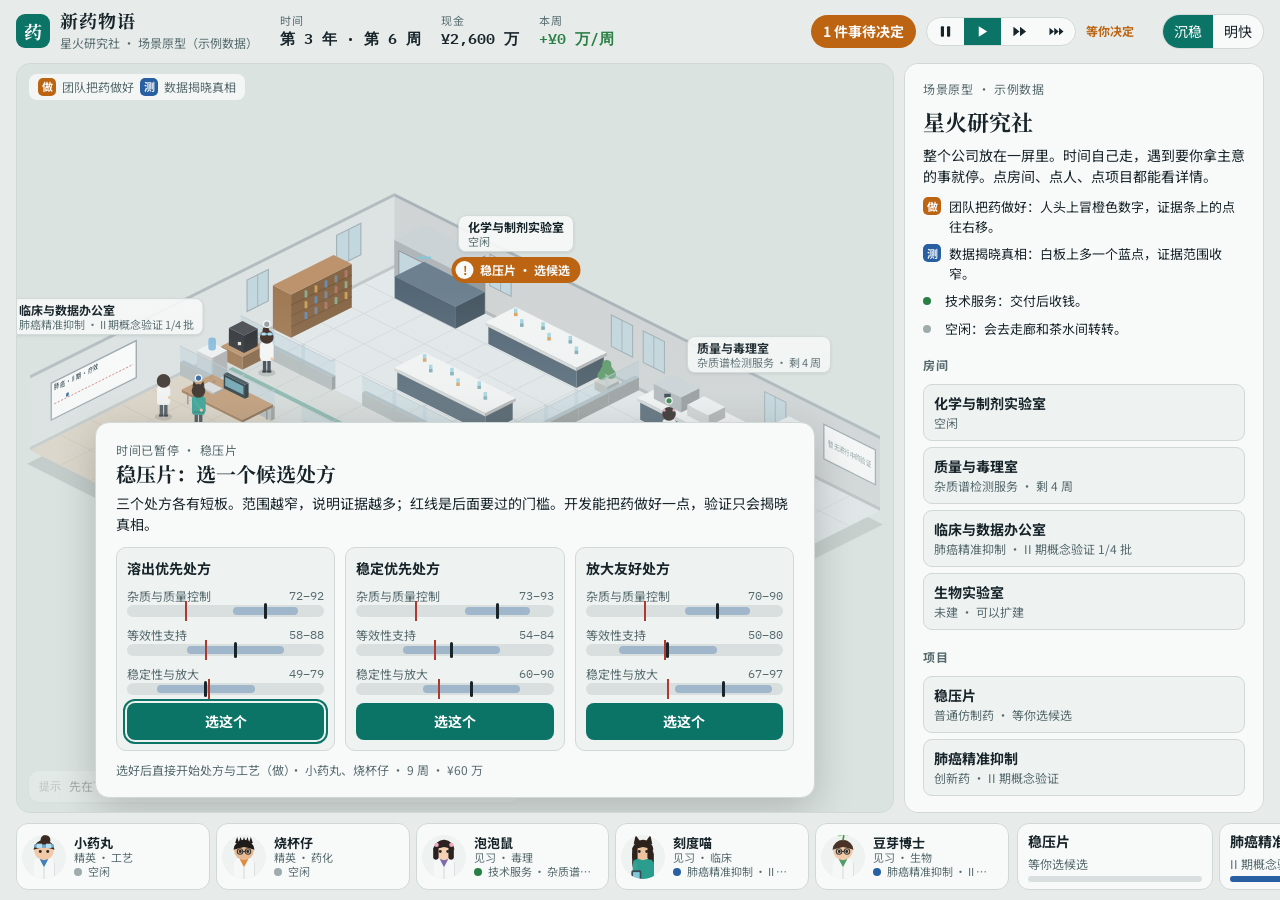
==== design/ui-claude/index.html @ aa9924cf "2.5D 对照方案「一屏研究所」和 v0.7 评估 - design/ui-claude：可交互原型。整个研究所一屏可见，画面全部由代码绘制，   人物只有走、干活、闲着三种状态；时间持续流动，遇到决" ====
<!doctype html>
<html lang="zh-CN">
<head>
<meta charset="utf-8">
<meta name="viewport" content="width=device-width, initial-scale=1, viewport-fit=cover">
<title>新药物语场景原型</title>
<meta name="claude:viewport-fit-sides" content="cover">
<link rel="preconnect" href="https://fonts.googleapis.com">
<link rel="preconnect" href="https://fonts.gstatic.com" crossorigin>
<link rel="stylesheet" href="https://fonts.googleapis.com/css2?family=IBM+Plex+Mono:wght@500;600&family=Noto+Sans+SC:wght@400;500;700&family=Noto+Serif+SC:wght@600;700&display=swap">
<link rel="stylesheet" href="style.css">
</head>
<body>
<div class="app">
  <header class="topbar">
    <div class="brand">
      <span class="brand-mark" aria-hidden="true">药</span>
      <div class="brand-text"><strong>新药物语</strong><small>星火研究社 · 场景原型（示例数据）</small></div>
    </div>
    <dl class="stats">
      <div><dt>时间</dt><dd id="date">第 3 年 · 第 6 周</dd></div>
      <div><dt>现金</dt><dd id="cash">¥2,600 万</dd></div>
      <div><dt>本周</dt><dd id="flow">¥0 万/周</dd></div>
    </dl>
    <div class="controls">
      <button class="pending" id="pending" type="button" hidden>1 件事待决定</button>
      <div class="clock" role="group" aria-label="时间速度">
        <button type="button" data-speed="0" aria-pressed="false" title="暂停（空格）"><svg viewBox="0 0 16 16" aria-hidden="true"><rect x="3" y="2.5" width="3.4" height="11" rx="1"/><rect x="9.6" y="2.5" width="3.4" height="11" rx="1"/></svg><span class="sr">暂停</span></button>
        <button type="button" data-speed="1" aria-pressed="true" title="1×（按 1）"><svg viewBox="0 0 16 16" aria-hidden="true"><path d="M4 2.5v11l9-5.5z"/></svg><span class="sr">一倍速</span></button>
        <button type="button" data-speed="2" aria-pressed="false" title="2×（按 2）"><svg viewBox="0 0 16 16" aria-hidden="true"><path d="M1.5 3v10l6.5-5zM8.5 3v10l6.5-5z"/></svg><span class="sr">两倍速</span></button>
        <button type="button" data-speed="4" aria-pressed="false" title="4×（按 3）"><svg viewBox="0 0 16 16" aria-hidden="true"><path d="M0.5 4v8l4.8-4zM5.6 4v8l4.8-4zM10.7 4v8l4.8-4z"/></svg><span class="sr">四倍速</span></button>
      </div>
      <span class="clock-state" id="clock-state" data-state="running">运行中</span>
      <div class="style-switch" role="group" aria-label="画风">
        <button type="button" data-style="calm" aria-pressed="true">沉稳</button>
        <button type="button" data-style="bright" aria-pressed="false">明快</button>
      </div>
    </div>
  </header>

  <main class="stage">
    <section class="scene" aria-label="研究所场景，可以点房间和人物">
      <canvas id="canvas"></canvas>
      <div class="scene-labels" id="labels"></div>
      <p class="scene-legend"><span class="kind" data-kind="make">做</span>团队把药做好 <span class="kind" data-kind="test">测</span>数据揭晓真相</p>
      <ol class="ticker" id="ticker" aria-label="最近发生的事"></ol>
      <div class="notice" id="notice" role="status" hidden></div>
      <div class="modal" id="modal" hidden></div>
    </section>
    <aside class="panel" id="panel" aria-live="polite"></aside>
  </main>

  <footer class="dock">
    <div class="people" id="people" aria-label="伙伴"></div>
    <div class="projects" id="projects" aria-label="项目"></div>
  </footer>
</div>
<script src="scene.js"></script>
<script src="sim.js"></script>
<script src="ui.js"></script>
</body>
</html>
---- design/ui-claude/style.css ----
/* Layout: 游戏界面。细顶栏放时间、现金和调速；场景是主角，右边是需要认真读的面板；底部三栏放伙伴、项目和最近发生的事。
   颜色只有一个强调色（青绿），另外两种颜色有固定含义：橙色 = 做（团队把药做好），蓝色 = 测（数据揭晓真相）。 */
:root {
  --bg: #e7ecea;
  --surface: #f8faf9;
  --surface-2: #eef2f1;
  --ink: #17242a;
  --muted: #566a6e;
  --line: #d0d9d7;
  --accent: #0c7466;
  --accent-ink: #ffffff;
  --make: #bd6413;
  --test: #285fa2;
  --good: #2a8044;
  --bad: #ad392f;
  --scene: #dbe3e0;
  --font-display: "Noto Serif SC", "Songti SC", "STSong", serif;
  --font-body: "Noto Sans SC", "PingFang SC", "Hiragino Sans GB", "Microsoft YaHei", sans-serif;
  --font-num: "IBM Plex Mono", ui-monospace, SFMono-Regular, Menlo, monospace;
}
@media (prefers-color-scheme: dark) {
  :root:not([data-theme="light"]) {
    --bg: #0e1415;
    --surface: #152022;
    --surface-2: #1b2729;
    --ink: #e0e9e6;
    --muted: #93a6a2;
    --line: #27393b;
    --accent: #37b29e;
    --accent-ink: #052019;
    --make: #e79a4d;
    --test: #6fa7e6;
    --good: #5cb876;
    --bad: #e2695c;
    --scene: #0a1011;
    color-scheme: dark;
  }
}
:root[data-theme="dark"] {
  --bg: #0e1415;
  --surface: #152022;
  --surface-2: #1b2729;
  --ink: #e0e9e6;
  --muted: #93a6a2;
  --line: #27393b;
  --accent: #37b29e;
  --accent-ink: #052019;
  --make: #e79a4d;
  --test: #6fa7e6;
  --good: #5cb876;
  --bad: #e2695c;
  --scene: #0a1011;
  color-scheme: dark;
}

html,
body {
  height: 100%;
}
body {
  margin: 0;
  background: var(--bg);
  color: var(--ink);
  font-family: var(--font-body);
  font-size: 14px;
  line-height: 1.5;
}
[hidden] {
  display: none !important;
}
.sr {
  position: absolute;
  width: 1px;
  height: 1px;
  overflow: hidden;
  clip: rect(0 0 0 0);
  white-space: nowrap;
}
:focus-visible {
  outline: 2px solid var(--accent);
  outline-offset: 2px;
}
button {
  font: inherit;
  color: inherit;
}
button:disabled {
  opacity: 0.45;
  cursor: not-allowed;
}

.app {
  box-sizing: border-box;
  height: 100%;
  min-height: 640px;
  display: grid;
  grid-template-rows: auto minmax(0, 1fr) auto;
  gap: 10px;
  padding-block: 10px;
  padding-left: max(16px, env(safe-area-inset-left, 0px));
  padding-right: max(16px, env(safe-area-inset-right, 0px));
}

/* ---------- 顶栏 ---------- */
.topbar {
  display: flex;
  align-items: center;
  gap: 12px 22px;
  flex-wrap: wrap;
}
.brand {
  display: flex;
  align-items: center;
  gap: 10px;
}
.brand-mark {
  width: 34px;
  height: 34px;
  border-radius: 9px;
  background: var(--accent);
  color: var(--accent-ink);
  display: grid;
  place-items: center;
  font-family: var(--font-display);
  font-weight: 700;
  font-size: 18px;
}
.brand-text strong {
  display: block;
  font-family: var(--font-display);
  font-size: 18px;
  letter-spacing: 0.05em;
  line-height: 1.2;
}
.brand-text small {
  color: var(--muted);
  font-size: 12px;
}
.stats {
  display: flex;
  gap: 20px;
  margin: 0;
}
.stats div {
  display: grid;
}
.stats dt {
  color: var(--muted);
  font-size: 11px;
  letter-spacing: 0.1em;
}
.stats dd {
  margin: 0;
  font-family: var(--font-num);
  font-weight: 600;
  font-size: 15px;
  font-variant-numeric: tabular-nums;
  white-space: nowrap;
}
#flow[data-sign="up"] {
  color: var(--good);
}
#flow[data-sign="down"] {
  color: var(--bad);
}
.controls {
  margin-left: auto;
  display: flex;
  align-items: center;
  gap: 10px;
  flex-wrap: wrap;
}
.clock,
.style-switch {
  display: inline-flex;
  border: 1px solid var(--line);
  border-radius: 999px;
  overflow: hidden;
  background: var(--surface);
}
.clock button,
.style-switch button {
  border: 0;
  background: transparent;
  padding: 6px 11px;
  cursor: pointer;
}
.clock svg {
  width: 15px;
  height: 15px;
  fill: currentColor;
  display: block;
}
.clock button[aria-pressed="true"],
.style-switch button[aria-pressed="true"] {
  background: var(--accent);
  color: var(--accent-ink);
}
.clock-state {
  min-width: 5.5em;
  font-size: 12px;
  color: var(--muted);
}
.clock-state[data-state="blocked"] {
  color: var(--make);
  font-weight: 700;
}
.pending {
  border: 0;
  border-radius: 999px;
  padding: 6px 12px;
  background: var(--make);
  color: var(--surface);
  font-weight: 700;
  cursor: pointer;
}

/* ---------- 场景 ---------- */
.stage {
  min-height: 0;
  display: grid;
  grid-template-columns: minmax(0, 1fr) minmax(300px, 360px);
  gap: 10px;
}
.scene {
  position: relative;
  min-height: 0;
  overflow: hidden;
  border: 1px solid var(--line);
  border-radius: 14px;
  background: var(--scene);
}
.scene canvas {
  position: absolute;
  inset: 0;
  width: 100%;
  height: 100%;
  display: block;
  touch-action: manipulation;
}
.scene-labels {
  position: absolute;
  inset: 0;
  pointer-events: none;
}
.scene-labels > * {
  position: absolute;
  left: 0;
  top: 0;
  pointer-events: auto;
}
.room-tag {
  display: grid;
  border: 1px solid var(--line);
  border-radius: 8px;
  padding: 3px 9px;
  background: color-mix(in srgb, var(--surface) 90%, transparent);
  font-size: 12px;
  line-height: 1.3;
  text-align: left;
  white-space: nowrap;
  cursor: pointer;
  box-shadow: 0 1px 3px rgb(0 0 0 / 10%);
}
.room-tag small {
  color: var(--muted);
  font-size: 11px;
}
.room-tag[aria-pressed="true"] {
  border-color: var(--accent);
  box-shadow: 0 0 0 2px color-mix(in srgb, var(--accent) 35%, transparent);
}
.room-tag.lot {
  border-style: dashed;
  border-color: var(--accent);
  color: var(--accent);
}
.bubble {
  display: inline-flex;
  align-items: center;
  gap: 6px;
  border: 0;
  border-radius: 999px;
  padding: 4px 11px 4px 4px;
  background: var(--make);
  color: var(--surface);
  font-size: 12px;
  font-weight: 700;
  white-space: nowrap;
  cursor: pointer;
  animation: call 1.6s ease-in-out infinite;
}
.bubble span {
  width: 18px;
  height: 18px;
  border-radius: 50%;
  display: grid;
  place-items: center;
  background: var(--surface);
  color: var(--make);
}
.bubble.deferred {
  background: var(--muted);
  animation: none;
}
.bubble.deferred span {
  color: var(--muted);
}
@keyframes call {
  50% {
    box-shadow: 0 0 0 6px color-mix(in srgb, var(--make) 22%, transparent);
  }
}
.scene-legend {
  position: absolute;
  left: 12px;
  top: 10px;
  margin: 0;
  display: flex;
  align-items: center;
  gap: 6px;
  padding: 4px 9px;
  border-radius: 8px;
  background: color-mix(in srgb, var(--surface) 85%, transparent);
  color: var(--muted);
  font-size: 12px;
  pointer-events: none;
}
.kind {
  display: inline-grid;
  place-items: center;
  flex: none;
  width: 18px;
  height: 18px;
  border-radius: 5px;
  color: var(--surface);
  font-size: 11px;
  font-weight: 700;
  line-height: 1;
}
.kind[data-kind="make"] {
  background: var(--make);
}
.kind[data-kind="test"] {
  background: var(--test);
}
.notice {
  position: absolute;
  top: 12px;
  left: 50%;
  transform: translateX(-50%);
  padding: 6px 12px;
  border-radius: 8px;
  background: var(--ink);
  color: var(--surface);
  font-size: 13px;
}

/* ---------- 决定卡片 ---------- */
.modal {
  position: absolute;
  inset: 0;
  display: grid;
  place-items: end center;
  padding: 14px;
  background: linear-gradient(to top, color-mix(in srgb, var(--scene) 75%, transparent), transparent 70%);
  overflow: auto;
}
.card {
  box-sizing: border-box;
  width: min(720px, 100%);
  max-height: 100%;
  overflow: auto;
  padding: 18px 20px;
  border: 1px solid var(--line);
  border-radius: 14px;
  background: var(--surface);
  box-shadow: 0 12px 40px rgb(0 0 0 / 20%);
}
.card h3 {
  margin: 2px 0 6px;
  font-family: var(--font-display);
  font-size: 20px;
  line-height: 1.3;
  text-wrap: balance;
}
.card .facts {
  margin-top: 12px;
}
.cands {
  display: grid;
  grid-template-columns: repeat(3, minmax(0, 1fr));
  gap: 10px;
  margin: 12px 0 10px;
}
.cand {
  display: grid;
  gap: 8px;
  align-content: start;
  padding: 10px;
  border: 1px solid var(--line);
  border-radius: 10px;
  background: var(--surface-2);
}
.cand h4 {
  margin: 0;
  font-size: 14px;
}
.actions {
  display: flex;
  flex-wrap: wrap;
  gap: 8px;
  margin-top: 14px;
}
button.primary {
  border: 0;
  border-radius: 8px;
  padding: 8px 14px;
  background: var(--accent);
  color: var(--accent-ink);
  font-weight: 700;
  cursor: pointer;
}
button.ghost {
  border: 1px solid var(--line);
  border-radius: 8px;
  padding: 8px 14px;
  background: transparent;
  cursor: pointer;
}
.field {
  display: grid;
  gap: 4px;
  margin-top: 12px;
  font-size: 13px;
}
.field input {
  padding: 8px 10px;
  border: 1px solid var(--line);
  border-radius: 8px;
  background: var(--surface-2);
  color: var(--ink);
  font: inherit;
}

/* ---------- 右侧面板 ---------- */
.panel {
  min-height: 0;
  overflow: auto;
  border: 1px solid var(--line);
  border-radius: 14px;
  background: var(--surface);
}
.panel-body {
  display: grid;
  gap: 10px;
  align-content: start;
  padding: 16px 18px 22px;
}
.panel h2 {
  margin: 0;
  font-family: var(--font-display);
  font-size: 22px;
  line-height: 1.25;
  text-wrap: balance;
}
.panel h3 {
  margin: 8px 0 0;
  color: var(--muted);
  font-size: 12px;
  font-weight: 700;
  letter-spacing: 0.12em;
}
.eyebrow {
  margin: 0;
  color: var(--muted);
  font-size: 12px;
  letter-spacing: 0.06em;
}
.lede {
  margin: 0;
}
.small {
  margin: 0;
  color: var(--muted);
  font-size: 12px;
}
.back {
  justify-self: start;
  border: 0;
  padding: 0;
  background: none;
  color: var(--accent);
  font-size: 13px;
  cursor: pointer;
}
.legend-list {
  display: grid;
  gap: 8px;
  margin: 0;
  padding: 0;
  list-style: none;
  font-size: 13px;
}
.legend-list li {
  display: flex;
  align-items: flex-start;
  gap: 8px;
}
.legend-list .pip {
  margin-top: 6px;
}
.link-list {
  display: grid;
  gap: 6px;
}
.link-list button {
  display: grid;
  padding: 8px 10px;
  border: 1px solid var(--line);
  border-radius: 9px;
  background: var(--surface-2);
  text-align: left;
  cursor: pointer;
}
.link-list small {
  color: var(--muted);
  font-size: 12px;
}
.facts {
  display: grid;
  gap: 8px;
  margin: 0;
}
.facts div {
  display: grid;
  grid-template-columns: 7em minmax(0, 1fr);
  gap: 10px;
  align-items: baseline;
}
.facts dt {
  color: var(--muted);
  font-size: 12px;
}
.facts dd {
  margin: 0;
}
.meter {
  display: inline-block;
  width: 110px;
  height: 6px;
  margin-right: 8px;
  overflow: hidden;
  border-radius: 3px;
  background: color-mix(in srgb, var(--muted) 18%, transparent);
  vertical-align: middle;
}
.meter i {
  display: block;
  height: 100%;
  background: var(--accent);
}
.num {
  font-family: var(--font-num);
  font-variant-numeric: tabular-nums;
}
.pip {
  display: inline-block;
  flex: none;
  width: 8px;
  height: 8px;
  margin-right: 6px;
  border-radius: 50%;
  background: color-mix(in srgb, var(--muted) 55%, transparent);
  vertical-align: middle;
}
.pip[data-mode="make"] {
  background: var(--make);
}
.pip[data-mode="test"] {
  background: var(--test);
}
.pip[data-mode="service"] {
  background: var(--good);
}
.hero-head {
  display: flex;
  align-items: center;
  gap: 12px;
}
.portrait {
  flex: none;
  width: 44px;
  height: 44px;
  border-radius: 50%;
  background: var(--surface-2);
}
.portrait.big {
  width: 72px;
  height: 72px;
}
.status-line {
  margin: 0;
  color: var(--muted);
  font-size: 13px;
}
.path {
  display: grid;
  gap: 5px;
  margin: 2px 0;
  padding: 0;
  list-style: none;
}
.path li {
  display: flex;
  align-items: center;
  gap: 8px;
  color: var(--muted);
  font-size: 13px;
}
.path li[data-state="done"] {
  color: var(--ink);
}
.path li[data-state="done"]::after {
  content: "完成";
  margin-left: auto;
  color: var(--good);
  font-size: 11px;
}
.path li[data-state="current"] {
  color: var(--ink);
  font-weight: 700;
}
.path li[data-state="current"]::after {
  content: "进行中";
  margin-left: auto;
  color: var(--accent);
  font-size: 11px;
}
.path li[data-state="todo"] .kind {
  opacity: 0.4;
}
.stage-box {
  display: grid;
  gap: 6px;
  padding: 10px 12px;
  border: 1px solid var(--line);
  border-radius: 10px;
  background: var(--surface-2);
}
.stage-title {
  display: flex;
  align-items: center;
  gap: 8px;
}
.stage-title .num {
  margin-left: auto;
  color: var(--muted);
  font-size: 12px;
}
.bar {
  display: block;
  height: 6px;
  overflow: hidden;
  border-radius: 3px;
  background: color-mix(in srgb, var(--muted) 18%, transparent);
}
.bar i {
  display: block;
  height: 100%;
  background: var(--accent);
  transition: width 0.4s;
}
.bar i[data-kind="make"] {
  background: var(--make);
}
.bar i[data-kind="test"] {
  background: var(--test);
}
.chart {
  width: 100%;
  height: auto;
}
.chart .limit {
  stroke: var(--bad);
  stroke-width: 1.2;
  stroke-dasharray: 4 3;
}
.chart .mean {
  stroke: var(--test);
  stroke-width: 1.4;
  opacity: 0.7;
}
.chart .dot {
  fill: var(--test);
}
.chart .axis {
  fill: var(--muted);
  font-family: var(--font-num);
  font-size: 10px;
}
.chart .val {
  fill: var(--ink);
  font-family: var(--font-num);
  font-size: 10px;
}
.ev-list {
  display: grid;
  gap: 9px;
}
.ev-label {
  display: flex;
  justify-content: space-between;
  gap: 8px;
  color: var(--muted);
  font-size: 12px;
}
.ev-track {
  position: relative;
  height: 12px;
  border-radius: 6px;
  background: color-mix(in srgb, var(--muted) 14%, transparent);
}
.ev-band {
  position: absolute;
  top: 2px;
  bottom: 2px;
  border-radius: 4px;
  background: color-mix(in srgb, var(--test) 32%, transparent);
  transition:
    left 0.5s,
    width 0.5s;
}
.ev-mean {
  position: absolute;
  top: -2px;
  bottom: -2px;
  width: 3px;
  margin-left: -1.5px;
  border-radius: 2px;
  background: var(--ink);
  transition: left 0.5s;
}
.ev-limit {
  position: absolute;
  top: -4px;
  bottom: -4px;
  width: 2px;
  margin-left: -1px;
  background: var(--bad);
}
.plain {
  margin: 0;
  padding-left: 18px;
  font-size: 13px;
}
button.link {
  border: 0;
  padding: 0;
  background: none;
  color: var(--accent);
  text-decoration: underline;
  cursor: pointer;
}

/* ---------- 底栏 ---------- */
.dock {
  display: flex;
  gap: 8px;
  min-width: 0;
}
.people {
  display: flex;
  flex: 1 1 0;
  gap: 6px;
  min-width: 0;
  overflow-x: auto;
  scrollbar-width: thin;
}
.person {
  display: flex;
  flex: 1 0 176px;
  align-items: center;
  gap: 8px;
  min-width: 0;
  padding: 5px 10px 5px 5px;
  border: 1px solid var(--line);
  border-radius: 12px;
  background: var(--surface);
  text-align: left;
  cursor: pointer;
}
.person[aria-pressed="true"] {
  border-color: var(--accent);
  box-shadow: inset 0 0 0 1px var(--accent);
}
.person-text {
  display: grid;
  min-width: 0;
  line-height: 1.25;
}
.person-text b {
  font-size: 13px;
}
.person-text small {
  color: var(--muted);
  font-size: 11px;
}
.task {
  display: flex;
  align-items: center;
  min-width: 0;
  color: var(--muted);
  font-size: 11px;
  white-space: nowrap;
}
.task-text {
  overflow: hidden;
  text-overflow: ellipsis;
}
.projects {
  display: flex;
  flex: none;
  gap: 6px;
  min-width: 0;
}
.project-chip {
  display: grid;
  flex: 0 0 196px;
  align-content: center;
  gap: 3px;
  padding: 7px 10px;
  border: 1px solid var(--line);
  border-radius: 12px;
  background: var(--surface);
  text-align: left;
  cursor: pointer;
}
.project-chip[aria-pressed="true"] {
  border-color: var(--accent);
  box-shadow: inset 0 0 0 1px var(--accent);
}
.chip-top {
  display: flex;
  align-items: center;
  justify-content: space-between;
  gap: 6px;
}
.project-chip small {
  color: var(--muted);
  font-size: 12px;
}
.ticker {
  position: absolute;
  left: 12px;
  bottom: 10px;
  display: grid;
  gap: 3px;
  width: min(470px, calc(100% - 24px));
  margin: 0;
  padding: 7px 10px;
  border-radius: 10px;
  background: color-mix(in srgb, var(--surface) 88%, transparent);
  font-size: 12px;
  list-style: none;
  pointer-events: none;
  box-shadow: 0 1px 3px rgb(0 0 0 / 8%);
}
.ticker li {
  display: flex;
  gap: 8px;
  min-width: 0;
  line-height: 1.4;
}
.ticker li span:last-child {
  overflow: hidden;
  text-overflow: ellipsis;
  white-space: nowrap;
}
.ticker li:nth-child(2) {
  opacity: 0.8;
}
.ticker li:nth-child(3) {
  opacity: 0.6;
}
.ticker .wk {
  flex: none;
  padding-top: 1px;
  color: var(--muted);
  font-family: var(--font-num);
  font-size: 11px;
  white-space: nowrap;
}
.ticker li[data-kind="make"] .wk {
  color: var(--make);
}
.ticker li[data-kind="test"] .wk {
  color: var(--test);
}
.ticker li[data-kind="money"] .wk {
  color: var(--good);
}

/* ---------- 窄屏 ---------- */
@media (max-width: 1100px) {
  .dock {
    flex-wrap: wrap;
  }
  .projects {
    flex: 1 1 100%;
  }
  .project-chip {
    flex: 1 1 0;
  }
}
@media (max-width: 860px) {
  html,
  body {
    height: auto;
  }
  .app {
    height: auto;
    min-height: 0;
    grid-template-rows: none;
  }
  .controls {
    margin-left: 0;
  }
  .stage {
    grid-template-columns: minmax(0, 1fr);
  }
  .scene {
    aspect-ratio: 4 / 3.4;
  }
  .panel {
    overflow: visible;
  }
  .people {
    flex-wrap: wrap;
  }
  .person {
    flex: 1 1 150px;
  }
  .cands {
    grid-template-columns: minmax(0, 1fr);
  }
  .room-tag small,
  .scene-legend {
    display: none;
  }
  .modal {
    position: fixed;
    z-index: 20;
    padding: 12px max(12px, env(safe-area-inset-right, 0px)) max(12px, env(safe-area-inset-bottom, 0px))
      max(12px, env(safe-area-inset-left, 0px));
    background: color-mix(in srgb, var(--bg) 70%, transparent);
  }
  .ticker {
    width: calc(100% - 24px);
  }
  .ticker li:nth-child(n + 2) {
    display: none;
  }
}
@media (max-width: 600px) {
  .room-tag:not(.lot) {
    display: none;
  }
}
@media (prefers-reduced-motion: reduce) {
  .bubble {
    animation: none;
  }
  .bar i,
  .ev-band,
  .ev-mean {
    transition: none;
  }
}
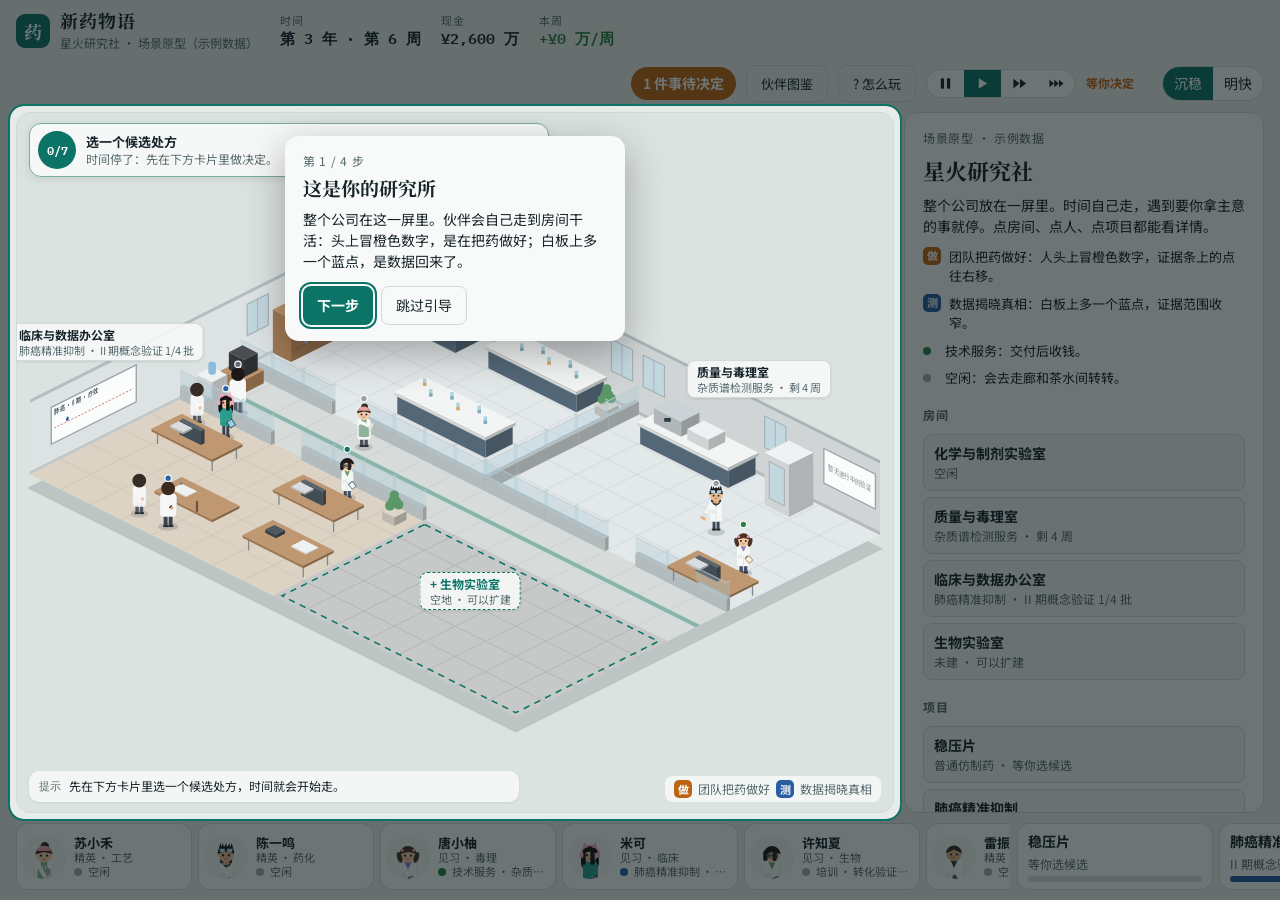
==== commit f9f611d1: "v0.8：经济收紧、专利、大事记、点数显示和新角色 规则（src/drugstory/career） - 自主产品加市场与医学事务费用（创新 18%、改良 10%）；创新和改良药在通过临床前或改良设计" ====
--- a/design/ui-claude/index.html
+++ b/design/ui-claude/index.html
@@ -24,6 +24,8 @@
     </dl>
     <div class="controls">
       <button class="pending" id="pending" type="button" hidden>1 件事待决定</button>
+      <button class="ghost small-btn" id="open-gallery" type="button">伙伴图鉴</button>
+      <button class="ghost small-btn" id="help" type="button" aria-label="重看操作引导">? 怎么玩</button>
       <div class="clock" role="group" aria-label="时间速度">
         <button type="button" data-speed="0" aria-pressed="false" title="暂停（空格）"><svg viewBox="0 0 16 16" aria-hidden="true"><rect x="3" y="2.5" width="3.4" height="11" rx="1"/><rect x="9.6" y="2.5" width="3.4" height="11" rx="1"/></svg><span class="sr">暂停</span></button>
         <button type="button" data-speed="1" aria-pressed="true" title="1×（按 1）"><svg viewBox="0 0 16 16" aria-hidden="true"><path d="M4 2.5v11l9-5.5z"/></svg><span class="sr">一倍速</span></button>
@@ -42,6 +44,8 @@
     <section class="scene" aria-label="研究所场景，可以点房间和人物">
       <canvas id="canvas"></canvas>
       <div class="scene-labels" id="labels"></div>
+      <div class="guide" id="guide" aria-live="polite"></div>
+      <div class="toast" id="toast" role="status" hidden></div>
       <p class="scene-legend"><span class="kind" data-kind="make">做</span>团队把药做好 <span class="kind" data-kind="test">测</span>数据揭晓真相</p>
       <ol class="ticker" id="ticker" aria-label="最近发生的事"></ol>
       <div class="notice" id="notice" role="status" hidden></div>
@@ -55,6 +59,9 @@
     <div class="projects" id="projects" aria-label="项目"></div>
   </footer>
 </div>
+<div class="tour" id="tour" hidden><div class="tour-hole"></div><div class="tour-card" role="dialog" aria-modal="true"></div></div>
+<div class="gallery" id="gallery" hidden></div>
+<script src="cast.js"></script>
 <script src="scene.js"></script>
 <script src="sim.js"></script>
 <script src="ui.js"></script>
--- a/design/ui-claude/style.css
+++ b/design/ui-claude/style.css
@@ -290,6 +290,9 @@
   cursor: pointer;
   animation: call 1.6s ease-in-out infinite;
 }
+.bubble em {
+  font-style: normal;
+}
 .bubble span {
   width: 18px;
   height: 18px;
@@ -313,8 +316,8 @@
 }
 .scene-legend {
   position: absolute;
-  left: 12px;
-  top: 10px;
+  right: 12px;
+  bottom: 10px;
   margin: 0;
   display: flex;
   align-items: center;
@@ -356,6 +359,209 @@
   font-size: 13px;
 }
 
+/* ---------- 目标条、横幅 ---------- */
+.guide {
+  position: absolute;
+  left: 12px;
+  top: 10px;
+  width: min(520px, calc(100% - 24px));
+  z-index: 2;
+}
+.guide-toggle {
+  display: flex;
+  align-items: center;
+  gap: 10px;
+  width: 100%;
+  padding: 7px 12px 7px 8px;
+  border: 1px solid color-mix(in srgb, var(--accent) 45%, var(--line));
+  border-radius: 12px;
+  background: color-mix(in srgb, var(--surface) 94%, transparent);
+  text-align: left;
+  cursor: pointer;
+  box-shadow: 0 2px 8px rgb(0 0 0 / 10%);
+}
+.guide-count {
+  flex: none;
+  display: grid;
+  place-items: center;
+  width: 38px;
+  height: 38px;
+  border-radius: 50%;
+  background: var(--accent);
+  color: var(--accent-ink);
+  font-family: var(--font-num);
+  font-size: 12px;
+  font-weight: 600;
+}
+.guide-text {
+  display: grid;
+  min-width: 0;
+  line-height: 1.35;
+}
+.guide-text b {
+  font-size: 13px;
+}
+.guide-text small {
+  color: var(--muted);
+  font-size: 12px;
+}
+.guide-list {
+  margin: 6px 0 0;
+  padding: 8px 12px 8px 30px;
+  border: 1px solid var(--line);
+  border-radius: 12px;
+  background: color-mix(in srgb, var(--surface) 96%, transparent);
+  font-size: 13px;
+}
+.guide-list li[data-done="true"] {
+  color: var(--good);
+  text-decoration: line-through;
+}
+.toast {
+  position: absolute;
+  top: 70px;
+  left: 50%;
+  transform: translateX(-50%);
+  z-index: 3;
+  padding: 8px 16px;
+  border-radius: 999px;
+  background: var(--ink);
+  color: var(--surface);
+  font-family: var(--font-display);
+  font-size: 15px;
+  font-weight: 700;
+  letter-spacing: 0.04em;
+  white-space: nowrap;
+  box-shadow: 0 6px 20px rgb(0 0 0 / 22%);
+  pointer-events: none;
+}
+.small-btn {
+  padding: 6px 12px;
+  border-radius: 999px;
+  font-size: 13px;
+}
+.nick {
+  margin: 2px 0 0;
+  color: var(--accent);
+  font-size: 13px;
+  font-weight: 700;
+}
+
+/* ---------- 引导 ---------- */
+.tour {
+  position: fixed;
+  inset: 0;
+  z-index: 50;
+}
+.tour-hole {
+  position: fixed;
+  border-radius: 14px;
+  box-shadow: 0 0 0 9999px rgb(10 20 22 / 58%);
+  outline: 2px solid var(--accent);
+  pointer-events: none;
+  transition: all 0.25s;
+}
+.tour-card {
+  position: fixed;
+  box-sizing: border-box;
+  padding: 16px 18px;
+  border-radius: 14px;
+  background: var(--surface);
+  color: var(--ink);
+  box-shadow: 0 12px 40px rgb(0 0 0 / 30%);
+}
+.tour-card h3 {
+  margin: 4px 0 6px;
+  font-family: var(--font-display);
+  font-size: 19px;
+}
+.tour-card p {
+  margin: 0;
+}
+
+/* ---------- 伙伴图鉴 ---------- */
+.gallery {
+  position: fixed;
+  inset: 0;
+  z-index: 40;
+  overflow: auto;
+  padding: 24px max(16px, env(safe-area-inset-right, 0px)) 24px max(16px, env(safe-area-inset-left, 0px));
+  background: color-mix(in srgb, var(--bg) 82%, transparent);
+}
+.gallery-card {
+  box-sizing: border-box;
+  max-width: 1180px;
+  margin: 0 auto;
+  padding: 18px 20px 24px;
+  border: 1px solid var(--line);
+  border-radius: 16px;
+  background: var(--surface);
+  box-shadow: 0 12px 40px rgb(0 0 0 / 16%);
+}
+.gallery-head {
+  display: flex;
+  align-items: flex-start;
+  justify-content: space-between;
+  gap: 12px;
+}
+.gallery-head h2 {
+  margin: 2px 0 0;
+  font-family: var(--font-display);
+  font-size: 24px;
+}
+.gallery section h3 {
+  margin: 18px 0 8px;
+  color: var(--muted);
+  font-size: 12px;
+  letter-spacing: 0.12em;
+}
+.gallery-grid {
+  display: grid;
+  grid-template-columns: repeat(4, minmax(0, 1fr));
+  gap: 10px;
+}
+.mate {
+  display: flex;
+  align-items: flex-start;
+  gap: 10px;
+  padding: 10px;
+  border: 1px solid var(--line);
+  border-radius: 12px;
+  background: var(--surface-2);
+  text-align: left;
+  cursor: pointer;
+}
+.mate[aria-expanded="true"] {
+  border-color: var(--accent);
+}
+.portrait.xl {
+  width: 76px;
+  height: 76px;
+  border-radius: 14px;
+}
+.mate-text {
+  display: grid;
+  gap: 3px;
+  min-width: 0;
+  font-size: 12px;
+  line-height: 1.45;
+}
+.mate-text b {
+  font-size: 15px;
+}
+.mate-text small {
+  color: var(--accent);
+  font-weight: 700;
+}
+.mate-more {
+  display: none;
+  gap: 4px;
+  color: var(--muted);
+}
+.mate[aria-expanded="true"] .mate-more {
+  display: grid;
+}
+
 /* ---------- 决定卡片 ---------- */
 .modal {
   position: absolute;
@@ -966,6 +1172,19 @@
   .room-tag:not(.lot) {
     display: none;
   }
+  .guide-text small {
+    display: none;
+  }
+}
+@media (max-width: 1100px) {
+  .gallery-grid {
+    grid-template-columns: repeat(2, minmax(0, 1fr));
+  }
+}
+@media (max-width: 560px) {
+  .gallery-grid {
+    grid-template-columns: minmax(0, 1fr);
+  }
 }
 @media (prefers-reduced-motion: reduce) {
   .bubble {
